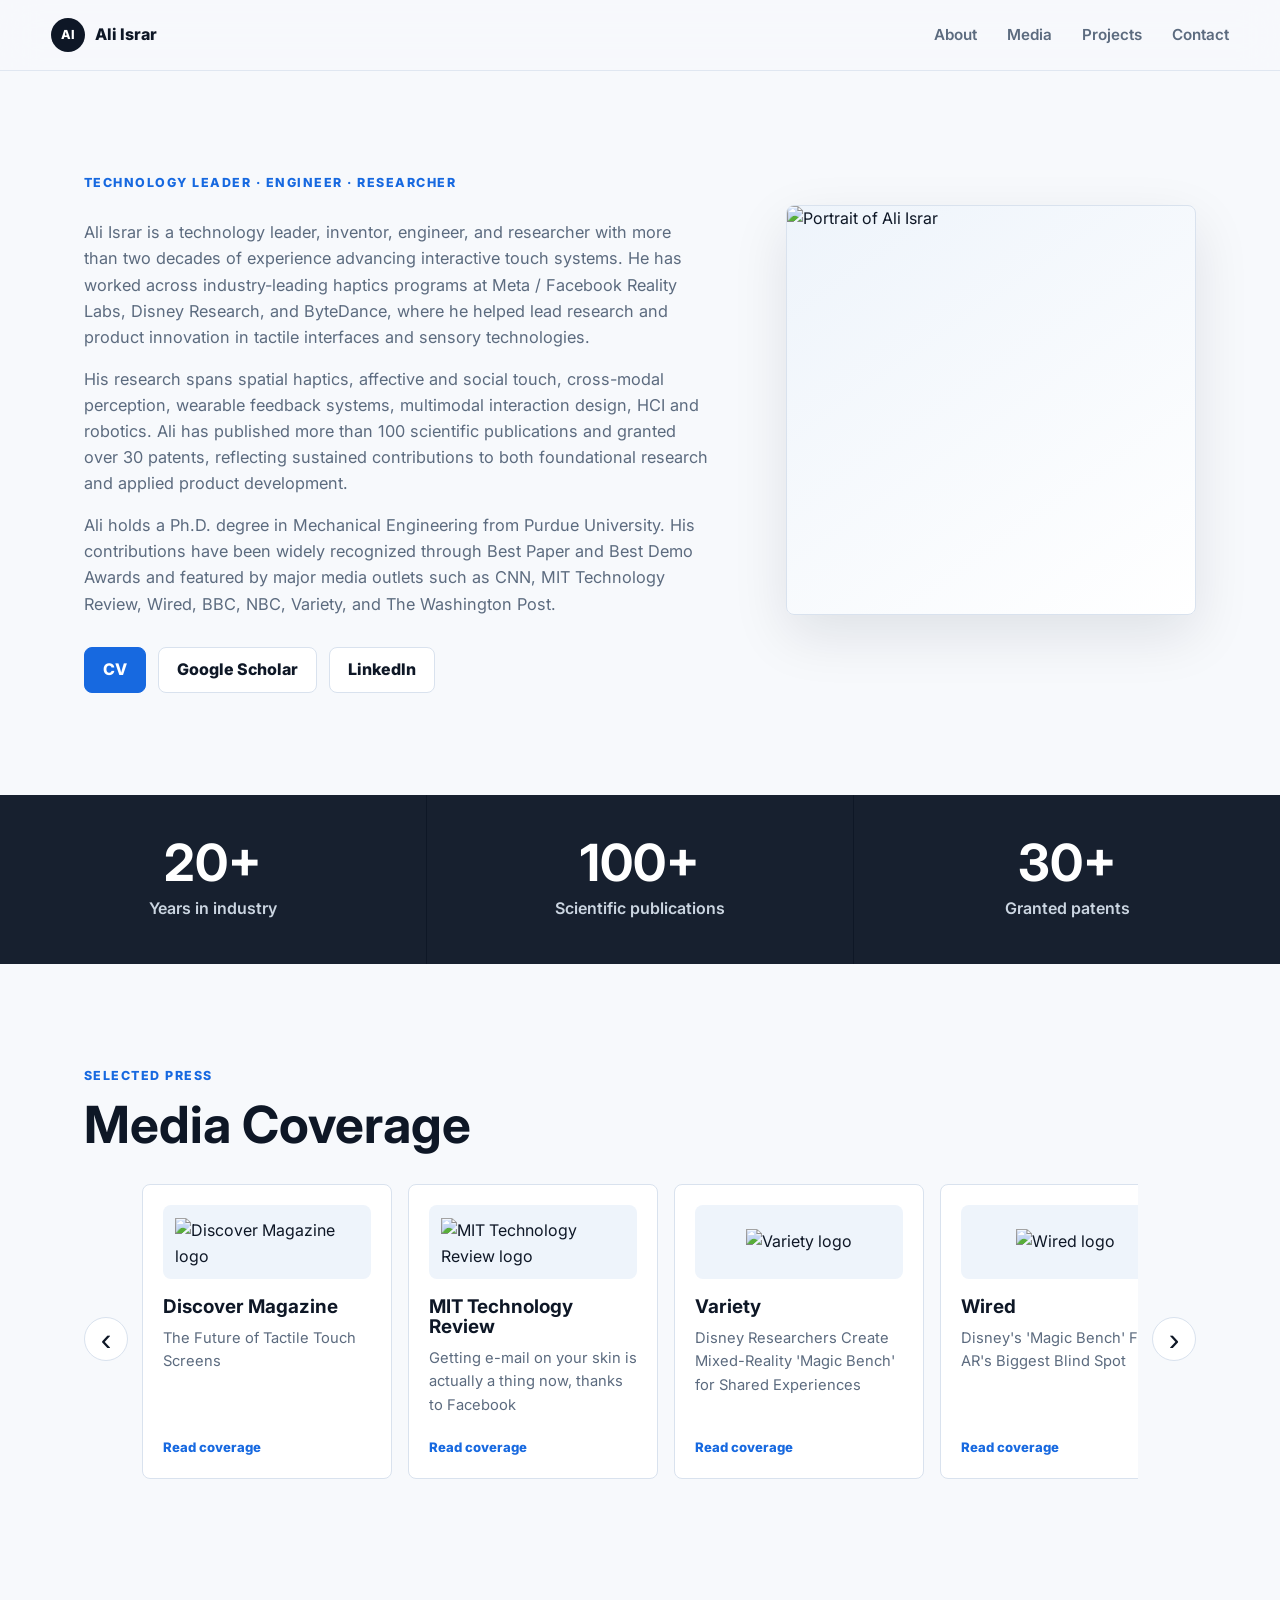
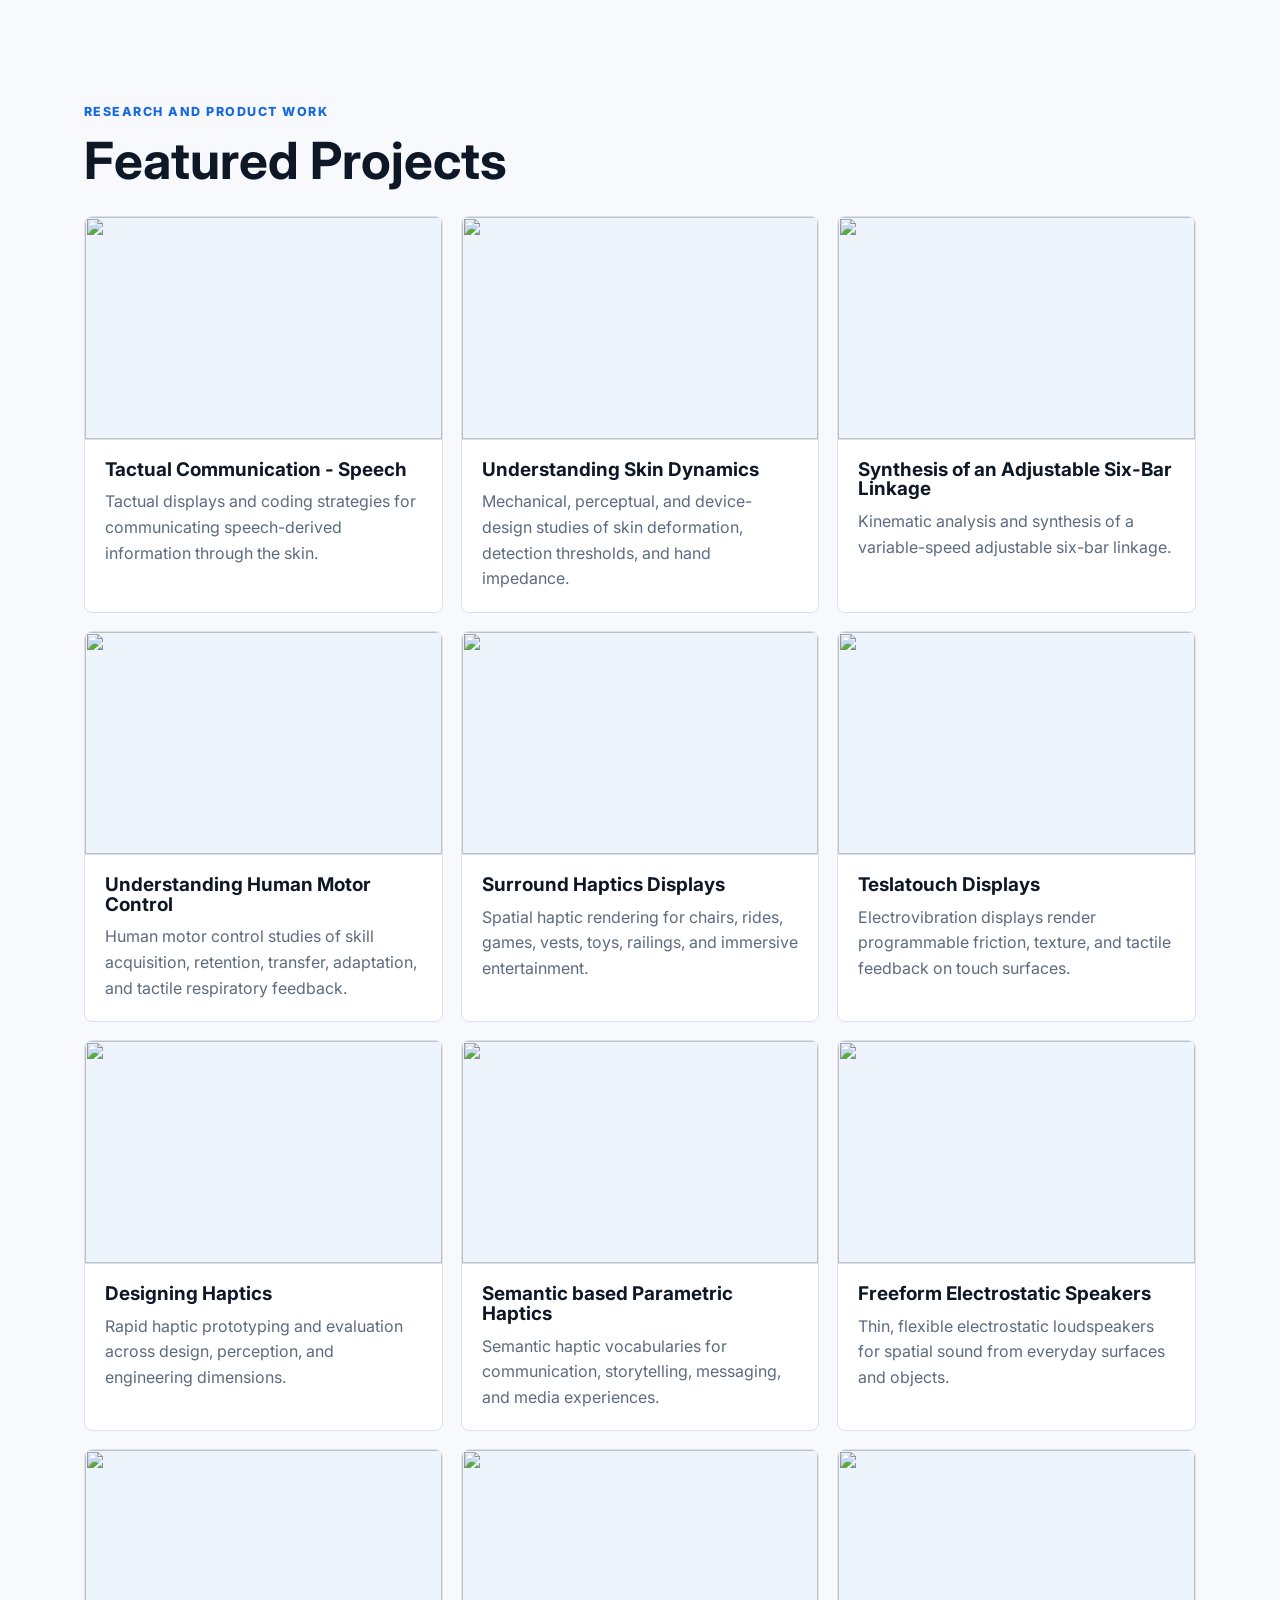
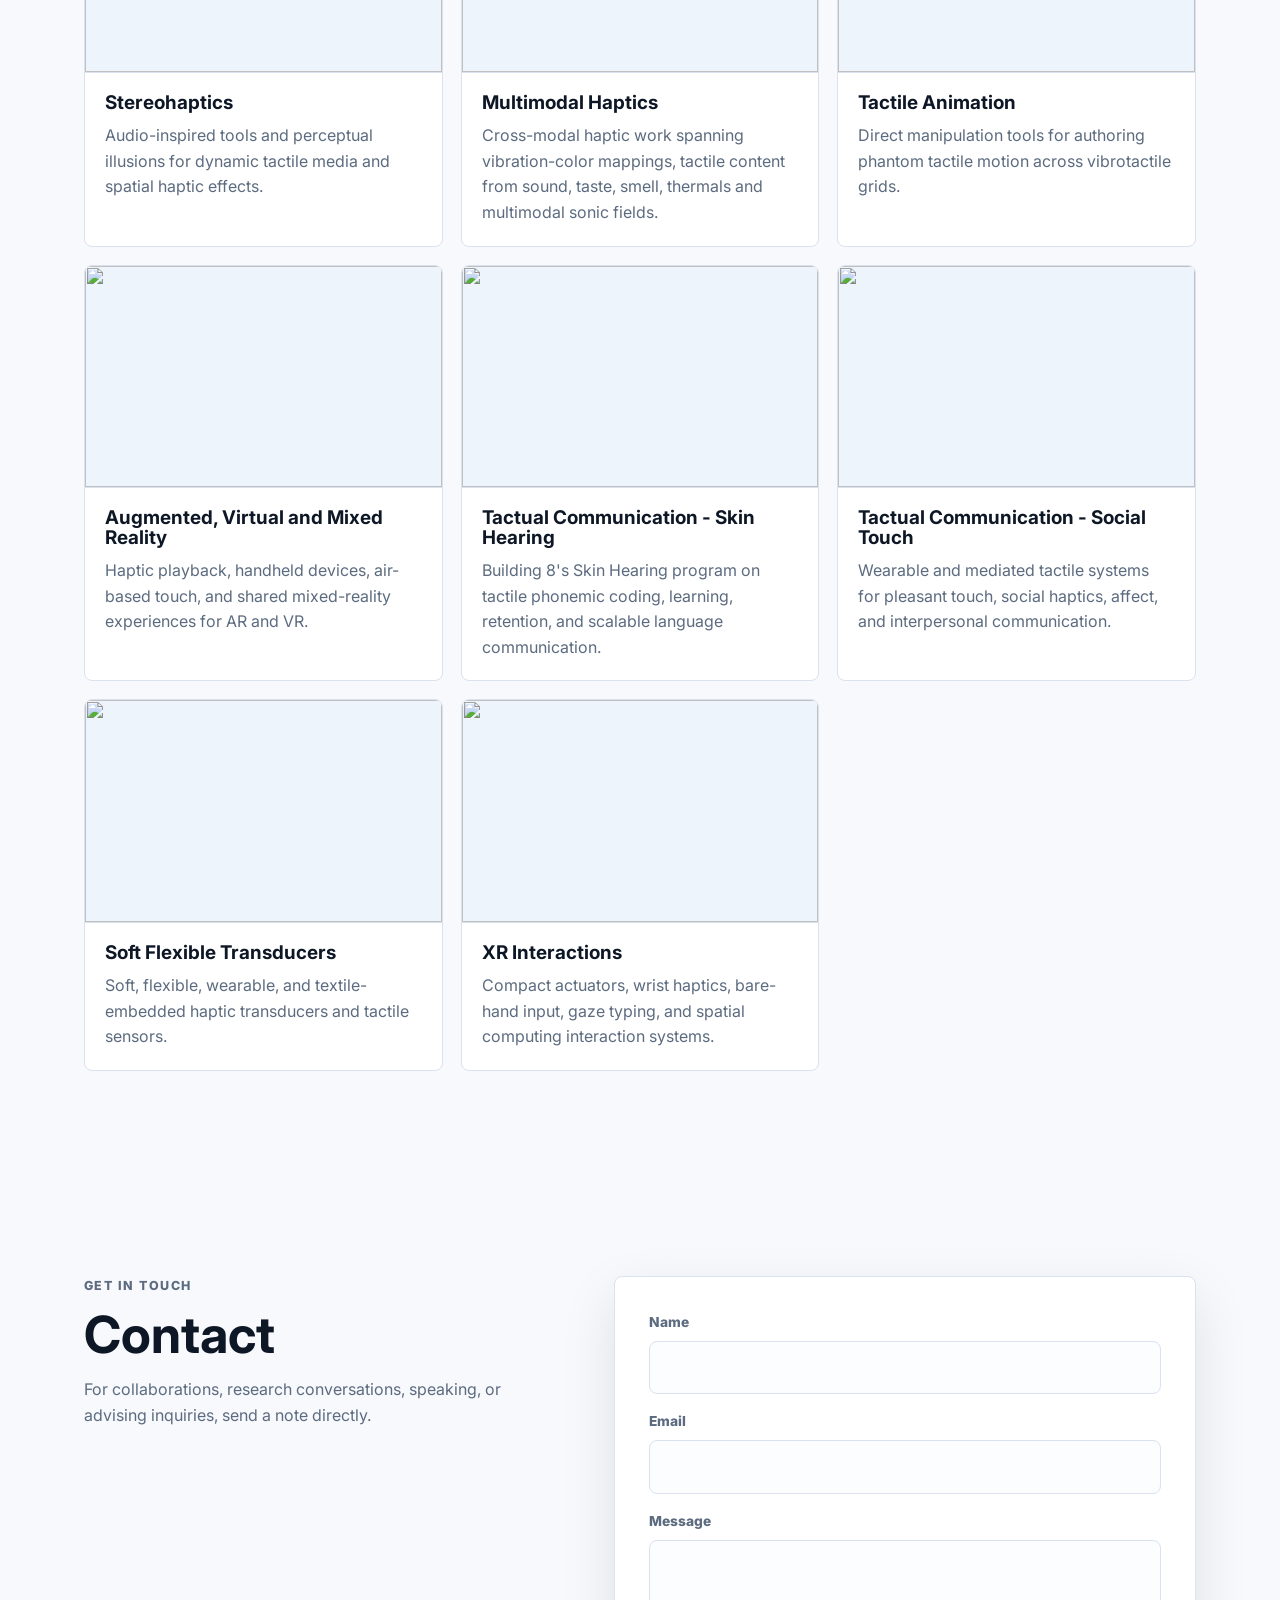
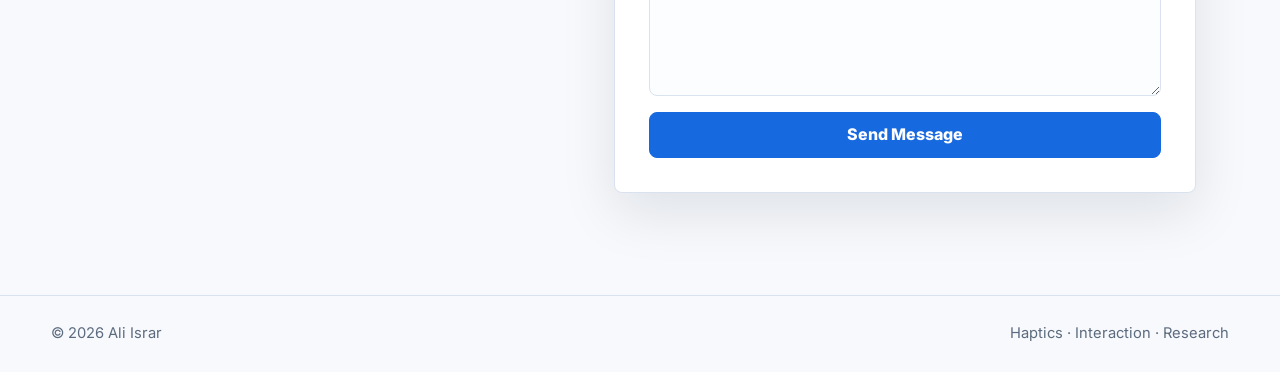
==== index.html @ 7dcbc1e6 "first load" ====
<!doctype html>
<html lang="en">
  <head>
    <meta charset="utf-8">
    <meta name="viewport" content="width=device-width, initial-scale=1">
    <meta name="description" content="Ali Israr - technology leader, engineer, inventor, and researcher in haptics, tactile interfaces, and interactive touch systems.">
    <title>Ali Israr | Technology Leader, Engineer, Researcher</title>
    <link rel="preconnect" href="https://fonts.googleapis.com">
    <link rel="preconnect" href="https://fonts.gstatic.com" crossorigin>
    <link href="https://fonts.googleapis.com/css2?family=Inter:wght@400;500;600;700;800&display=swap" rel="stylesheet">
    <link rel="stylesheet" href="styles.css">
  </head>
  <body>
    <header class="site-header">
      <a class="brand" href="index.html" aria-label="Ali Israr home">
        <span class="brand-mark">AI</span>
        <span>Ali Israr</span>
      </a>
      <nav class="nav-links" aria-label="Primary navigation">
        <a href="#about">About</a>
        <a href="#media">Media</a>
        <a href="#projects">Projects</a>
        <a href="#contact">Contact</a>
      </nav>
    </header>

    <main>
      <section class="hero section-shell" id="about">
        <div class="hero-copy">
          <p class="eyebrow">Technology leader · Engineer · Researcher</p>
          <div class="bio">
            <p>Ali Israr is a technology leader, inventor, engineer, and researcher with more than two decades of experience advancing interactive touch systems. He has worked across industry-leading haptics programs at Meta / Facebook Reality Labs, Disney Research, and ByteDance, where he helped lead research and product innovation in tactile interfaces and sensory technologies.</p>
            <p>His research spans spatial haptics, affective and social touch, cross-modal perception, wearable feedback systems, multimodal interaction design, HCI and robotics. Ali has published more than 100 scientific publications and granted over 30 patents, reflecting sustained contributions to both foundational research and applied product development.</p>
            <p>Ali holds a Ph.D. degree in Mechanical Engineering from Purdue University. His contributions have been widely recognized through Best Paper and Best Demo Awards and featured by major media outlets such as CNN, MIT Technology Review, Wired, BBC, NBC, Variety, and The Washington Post.</p>
          </div>
          <div class="hero-actions" aria-label="Professional links">
            <a class="button primary" href="assets/docs/Ali%20Israr%20CV%202026.pdf" target="_blank" rel="noopener">CV</a>
            <a class="button" href="https://scholar.google.com/citations?user=lo4v844AAAAJ&hl=en" target="_blank" rel="noopener">Google Scholar</a>
            <a class="button" href="https://www.linkedin.com/in/aliisrar/" target="_blank" rel="noopener">LinkedIn</a>
          </div>
        </div>
        <div class="portrait-panel">
          <!-- <img src="assets/images/Israr-picture.png" alt="Portrait of Ali Israr"> -->
          <img src="assets/images/Ali-web.jpg" alt="Portrait of Ali Israr">
        </div>
      </section>

      <section class="stats-band" aria-label="Career highlights">
        <div>
          <strong>20+</strong>
          <span>Years in industry</span>
        </div>
        <div>
          <strong>100+</strong>
          <span>Scientific publications</span>
        </div>
        <div>
          <strong>30+</strong>
          <span>Granted patents</span>
        </div>
      </section>

      <section class="content-section" id="media">
        <div class="section-heading">
          <p class="eyebrow">Selected press</p>
          <h2>Media Coverage</h2>
        </div>
        <div class="carousel-wrap">
          <button class="carousel-button previous" type="button" aria-label="Scroll media coverage left">‹</button>
          <div class="media-carousel" id="mediaCarousel" tabindex="0" aria-label="Media coverage carousel"></div>
          <button class="carousel-button next" type="button" aria-label="Scroll media coverage right">›</button>
        </div>
      </section>

      <section class="content-section" id="projects">
        <div class="section-heading">
          <p class="eyebrow">Research and product work</p>
          <h2>Featured Projects</h2>
        </div>
        <div class="projects-grid" id="projectsGrid"></div>
      </section>

      <section class="contact-section" id="contact">
        <div class="contact-copy">
          <p class="eyebrow">Get in touch</p>
          <h2>Contact</h2>
          <p>For collaborations, research conversations, speaking, or advising inquiries, send a note directly.</p>
          <!-- <a href="mailto:mail2aliisrar@gmail.com">mail2aliisrar@gmail.com</a> -->
        </div>
        <form class="contact-form" action="https://formsubmit.co/mail2aliisrar@gmail.com" method="POST">
          <input type="hidden" name="_subject" value="Portfolio website inquiry">
          <input type="hidden" name="_captcha" value="false">
          <label>
            <span>Name</span>
            <input name="name" type="text" autocomplete="name" required>
          </label>
          <label>
            <span>Email</span>
            <input name="email" type="email" autocomplete="email" required>
          </label>
          <label>
            <span>Message</span>
            <textarea name="message" rows="5" required></textarea>
          </label>
          <button class="button primary" type="submit">Send Message</button>
        </form>
      </section>
    </main>

    <footer class="site-footer">
      <span>© <span id="year"></span> Ali Israr</span>
      <span>Haptics · Interaction · Research</span>
    </footer>

    <script src="project-data.js"></script>
    <script src="script.js"></script>
  </body>
</html>
---- styles.css ----
:root {
  --bg: #f7f9fc;
  --surface: #ffffff;
  --surface-soft: #eef4fb;
  --ink: #0e1726;
  --muted: #5c6b7f;
  --line: #d9e2ee;
  --blue: #1769e0;
  --blue-dark: #0d47a1;
  --blue-soft: #dcecff;
  --shadow: 0 20px 55px rgba(14, 23, 38, 0.1);
  --radius: 8px;
}

* {
  box-sizing: border-box;
}

html {
  scroll-behavior: smooth;
}

body {
  margin: 0;
  background: var(--bg);
  color: var(--ink);
  font-family: Inter, system-ui, -apple-system, BlinkMacSystemFont, "Segoe UI", sans-serif;
  line-height: 1.6;
}

a {
  color: inherit;
  text-decoration: none;
}

img {
  display: block;
  max-width: 100%;
}

.site-header {
  align-items: center;
  backdrop-filter: blur(18px);
  background: rgba(247, 249, 252, 0.86);
  border-bottom: 1px solid rgba(217, 226, 238, 0.75);
  display: flex;
  justify-content: space-between;
  left: 0;
  padding: 18px clamp(18px, 4vw, 64px);
  position: sticky;
  right: 0;
  top: 0;
  z-index: 10;
}

.brand {
  align-items: center;
  display: inline-flex;
  font-weight: 800;
  gap: 10px;
  letter-spacing: 0;
}

.brand-mark {
  align-items: center;
  background: var(--ink);
  border-radius: 50%;
  color: white;
  display: inline-flex;
  font-size: 0.78rem;
  height: 34px;
  justify-content: center;
  width: 34px;
}

.nav-links {
  display: flex;
  gap: clamp(12px, 2.5vw, 30px);
  font-size: 0.95rem;
  font-weight: 600;
}

.nav-links a {
  color: var(--muted);
}

.nav-links a:hover,
.nav-links a:focus-visible {
  color: var(--blue);
}

.section-shell,
.content-section,
.contact-section,
.project-main {
  margin: 0 auto;
  max-width: 1180px;
  padding: clamp(54px, 8vw, 110px) clamp(18px, 4vw, 34px);
}

.hero {
  align-items: start;
  display: grid;
  gap: clamp(34px, 6vw, 80px);
  grid-template-columns: minmax(0, 1.1fr) minmax(280px, 0.72fr);
}

.eyebrow {
  color: var(--blue);
  font-size: 0.78rem;
  font-weight: 800;
  letter-spacing: 0.12em;
  margin: 0 0 12px;
  text-transform: uppercase;
}

h1,
h2,
h3 {
  line-height: 1.05;
  margin: 0;
}

h1 {
  font-size: clamp(2.45rem, 6vw, 5.5rem);
  letter-spacing: 0;
  max-width: 900px;
}

h2 {
  font-size: clamp(2rem, 4vw, 3.4rem);
}

h3 {
  font-size: 1.18rem;
}

.bio {
  color: var(--muted);
  font-size: 1.02rem;
  margin-top: 26px;
  max-width: 770px;
}

.bio p {
  margin: 0 0 16px;
}

.hero-actions,
.project-actions {
  display: flex;
  flex-wrap: wrap;
  gap: 12px;
  margin-top: 30px;
}

.button {
  align-items: center;
  background: var(--surface);
  border: 1px solid var(--line);
  border-radius: var(--radius);
  color: var(--ink);
  cursor: pointer;
  display: inline-flex;
  font: inherit;
  font-weight: 800;
  justify-content: center;
  min-height: 46px;
  padding: 0 18px;
  transition: transform 160ms ease, border-color 160ms ease, background 160ms ease;
}

.button:hover,
.button:focus-visible {
  border-color: var(--blue);
  transform: translateY(-1px);
}

.button.primary {
  background: var(--blue);
  border-color: var(--blue);
  color: white;
}

.portrait-panel {
  background: linear-gradient(145deg, var(--surface-soft), var(--surface));
  border: 1px solid var(--line);
  border-radius: 8px;
  box-shadow: var(--shadow);
  margin-top: 32px;
  overflow: hidden;
}

.portrait-panel img {
  aspect-ratio: 1;
  object-fit: cover;
  width: 100%;
}

.stats-band {
  background: var(--ink);
  color: white;
  display: grid;
  gap: 1px;
  grid-template-columns: repeat(3, 1fr);
}

.stats-band div {
  background: rgba(255, 255, 255, 0.04);
  padding: clamp(24px, 5vw, 42px);
  text-align: center;
}

.stats-band strong {
  display: block;
  font-size: clamp(2rem, 4vw, 3.5rem);
  line-height: 1;
}

.stats-band span {
  color: #cbd5e1;
  display: block;
  font-weight: 600;
  margin-top: 8px;
}

.section-heading {
  margin-bottom: 28px;
}

.carousel-wrap {
  align-items: center;
  display: grid;
  gap: 14px;
  grid-template-columns: auto minmax(0, 1fr) auto;
}

.media-carousel {
  display: grid;
  gap: 16px;
  grid-auto-columns: minmax(250px, 310px);
  grid-auto-flow: column;
  overflow-x: auto;
  overscroll-behavior-inline: contain;
  padding: 4px 4px 18px;
  scroll-snap-type: inline mandatory;
}

.media-card,
.project-card,
.placeholder-project,
.detail-panel,
.contact-form {
  background: var(--surface);
  border: 1px solid var(--line);
  border-radius: var(--radius);
}

.media-card {
  display: flex;
  flex-direction: column;
  min-height: 220px;
  padding: 20px;
  scroll-snap-align: start;
  transition: transform 160ms ease, border-color 160ms ease, box-shadow 160ms ease;
}

.media-card:hover,
.project-card:hover {
  border-color: rgba(23, 105, 224, 0.55);
  box-shadow: 0 16px 42px rgba(14, 23, 38, 0.1);
  transform: translateY(-3px);
}

.media-logo {
  align-items: center;
  background: var(--surface-soft);
  border-radius: 8px;
  display: flex;
  height: 74px;
  justify-content: center;
  margin-bottom: 18px;
  padding: 12px;
}

.media-logo img {
  max-height: 48px;
  object-fit: contain;
}

.media-card p {
  color: var(--muted);
  font-size: 0.92rem;
  margin: 10px 0 0;
}

.media-card span {
  color: var(--blue);
  font-size: 0.82rem;
  font-weight: 800;
  margin-top: auto;
  padding-top: 20px;
}

.carousel-button {
  background: var(--surface);
  border: 1px solid var(--line);
  border-radius: 50%;
  color: var(--ink);
  cursor: pointer;
  font-size: 2rem;
  height: 44px;
  line-height: 1;
  width: 44px;
}

.carousel-button:hover,
.carousel-button:focus-visible {
  border-color: var(--blue);
  color: var(--blue);
}

.projects-grid {
  display: grid;
  gap: 18px;
  grid-template-columns: repeat(3, minmax(0, 1fr));
}

.project-card {
  color: inherit;
  display: flex;
  flex-direction: column;
  min-height: 280px;
  overflow: hidden;
  transition: transform 160ms ease, border-color 160ms ease, box-shadow 160ms ease;
}

.project-thumb {
  aspect-ratio: 16 / 10;
  background: var(--surface-soft);
  border-bottom: 1px solid var(--line);
  overflow: hidden;
}

.project-thumb img {
  height: 100%;
  object-fit: cover;
  width: 100%;
}

.project-card-body {
  padding: 20px;
}

.project-card-body p {
  color: var(--muted);
  margin: 10px 0 0;
}

.contact-section {
  align-items: start;
  display: grid;
  gap: clamp(28px, 5vw, 70px);
  grid-template-columns: 0.8fr 1fr;
}

.contact-copy p {
  color: var(--muted);
  max-width: 460px;
}

.contact-copy a {
  color: var(--blue);
  font-weight: 800;
}

.contact-form {
  box-shadow: var(--shadow);
  display: grid;
  gap: 16px;
  padding: clamp(20px, 4vw, 34px);
}

.contact-form label {
  display: grid;
  gap: 8px;
}

.contact-form span {
  color: var(--muted);
  font-size: 0.86rem;
  font-weight: 800;
}

.contact-form input,
.contact-form textarea {
  background: #fbfdff;
  border: 1px solid var(--line);
  border-radius: 8px;
  color: var(--ink);
  font: inherit;
  padding: 13px 14px;
  width: 100%;
}

.contact-form input:focus,
.contact-form textarea:focus {
  border-color: var(--blue);
  outline: 3px solid rgba(23, 105, 224, 0.12);
}

.site-footer {
  border-top: 1px solid var(--line);
  color: var(--muted);
  display: flex;
  font-size: 0.92rem;
  justify-content: space-between;
  padding: 26px clamp(18px, 4vw, 64px);
}

.project-hero {
  display: grid;
  gap: clamp(28px, 5vw, 64px);
  grid-template-columns: minmax(0, 820px);
}

.project-hero p {
  color: var(--muted);
}

.project-visual-large {
  background: var(--surface);
  border: 1px solid var(--line);
  border-radius: var(--radius);
  box-shadow: var(--shadow);
  overflow: hidden;
}

.project-visual-large img {
  width: 100%;
}

.project-detail-grid {
  display: grid;
  gap: 22px;
  grid-template-columns: repeat(2, minmax(0, 1fr));
  margin-top: 44px;
}

.detail-panel {
  overflow: hidden;
}

.detail-panel img {
  background: white;
  width: 100%;
}

.detail-panel figcaption {
  color: var(--muted);
  font-size: 0.92rem;
  padding: 16px 18px 20px;
}

.citation {
  background: var(--surface);
  border-left: 4px solid var(--blue);
  color: var(--muted);
  margin-top: 34px;
  padding: 18px 20px;
}

.citation a,
.project-actions a {
  color: var(--blue);
}

.project-resources,
.project-gallery {
  margin-top: clamp(42px, 7vw, 84px);
}

.resource-grid {
  display: grid;
  gap: 12px;
  grid-template-columns: repeat(2, minmax(0, 1fr));
}

.resource-link {
  align-items: center;
  background: var(--surface);
  border: 1px solid var(--line);
  border-radius: var(--radius);
  display: flex;
  gap: 16px;
  justify-content: space-between;
  min-height: 64px;
  padding: 14px 16px;
}

.resource-link:hover,
.resource-link:focus-visible {
  border-color: var(--blue);
}

.resource-link span {
  font-weight: 800;
}

.resource-link small {
  background: var(--blue-soft);
  border-radius: 999px;
  color: var(--blue-dark);
  flex: 0 0 auto;
  font-weight: 800;
  padding: 5px 9px;
}

.project-gallery .detail-panel img {
  aspect-ratio: 16 / 10;
  height: 100%;
  object-fit: contain;
  padding: 12px;
}

@media (max-width: 900px) {
  .hero,
  .contact-section,
  .project-hero {
    grid-template-columns: 1fr;
  }

  .projects-grid {
    grid-template-columns: repeat(2, minmax(0, 1fr));
  }

  .portrait-panel {
    margin-top: 0;
    max-width: 520px;
  }
}

@media (max-width: 680px) {
  .site-header {
    align-items: flex-start;
    flex-direction: column;
    gap: 14px;
  }

  .nav-links {
    flex-wrap: wrap;
  }

  .stats-band,
  .projects-grid,
  .project-detail-grid,
  .resource-grid {
    grid-template-columns: 1fr;
  }

  .carousel-wrap {
    grid-template-columns: 1fr;
  }

  .carousel-button {
    display: none;
  }

  .site-footer {
    flex-direction: column;
    gap: 8px;
  }
}
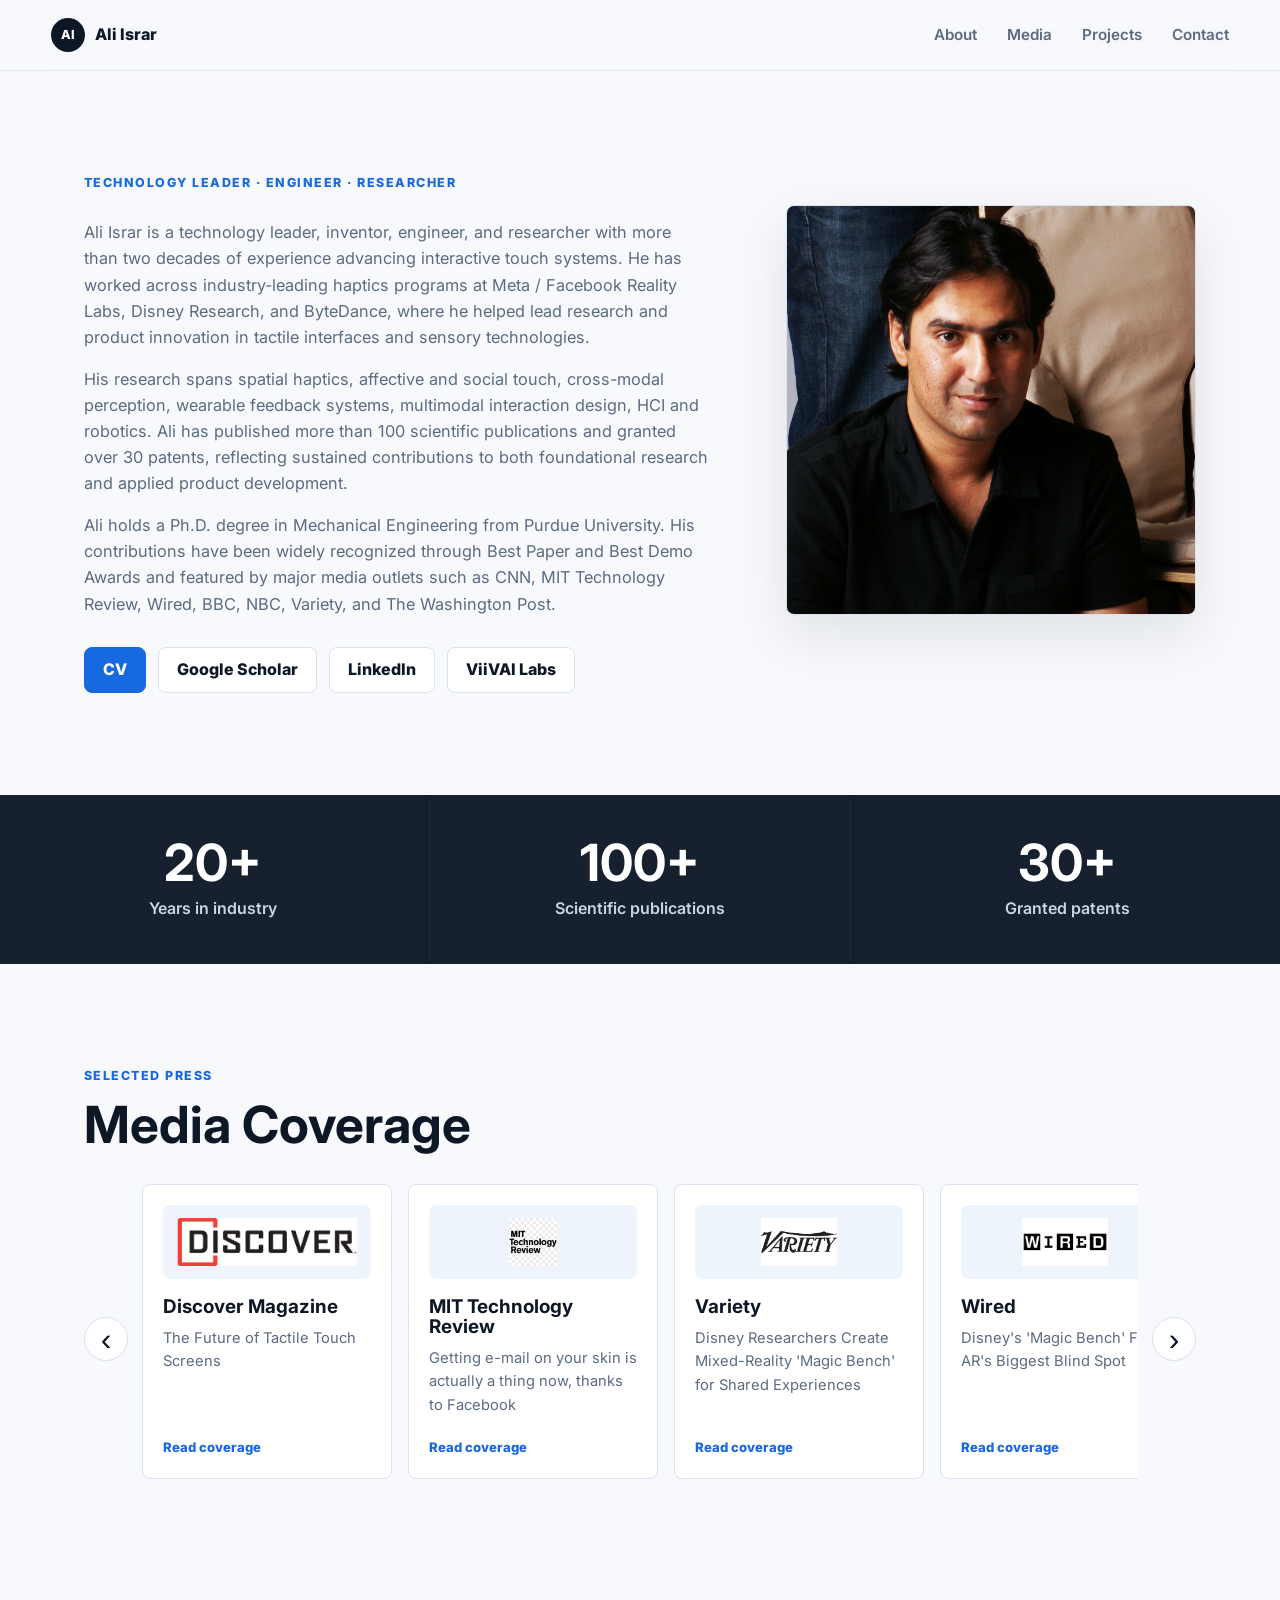
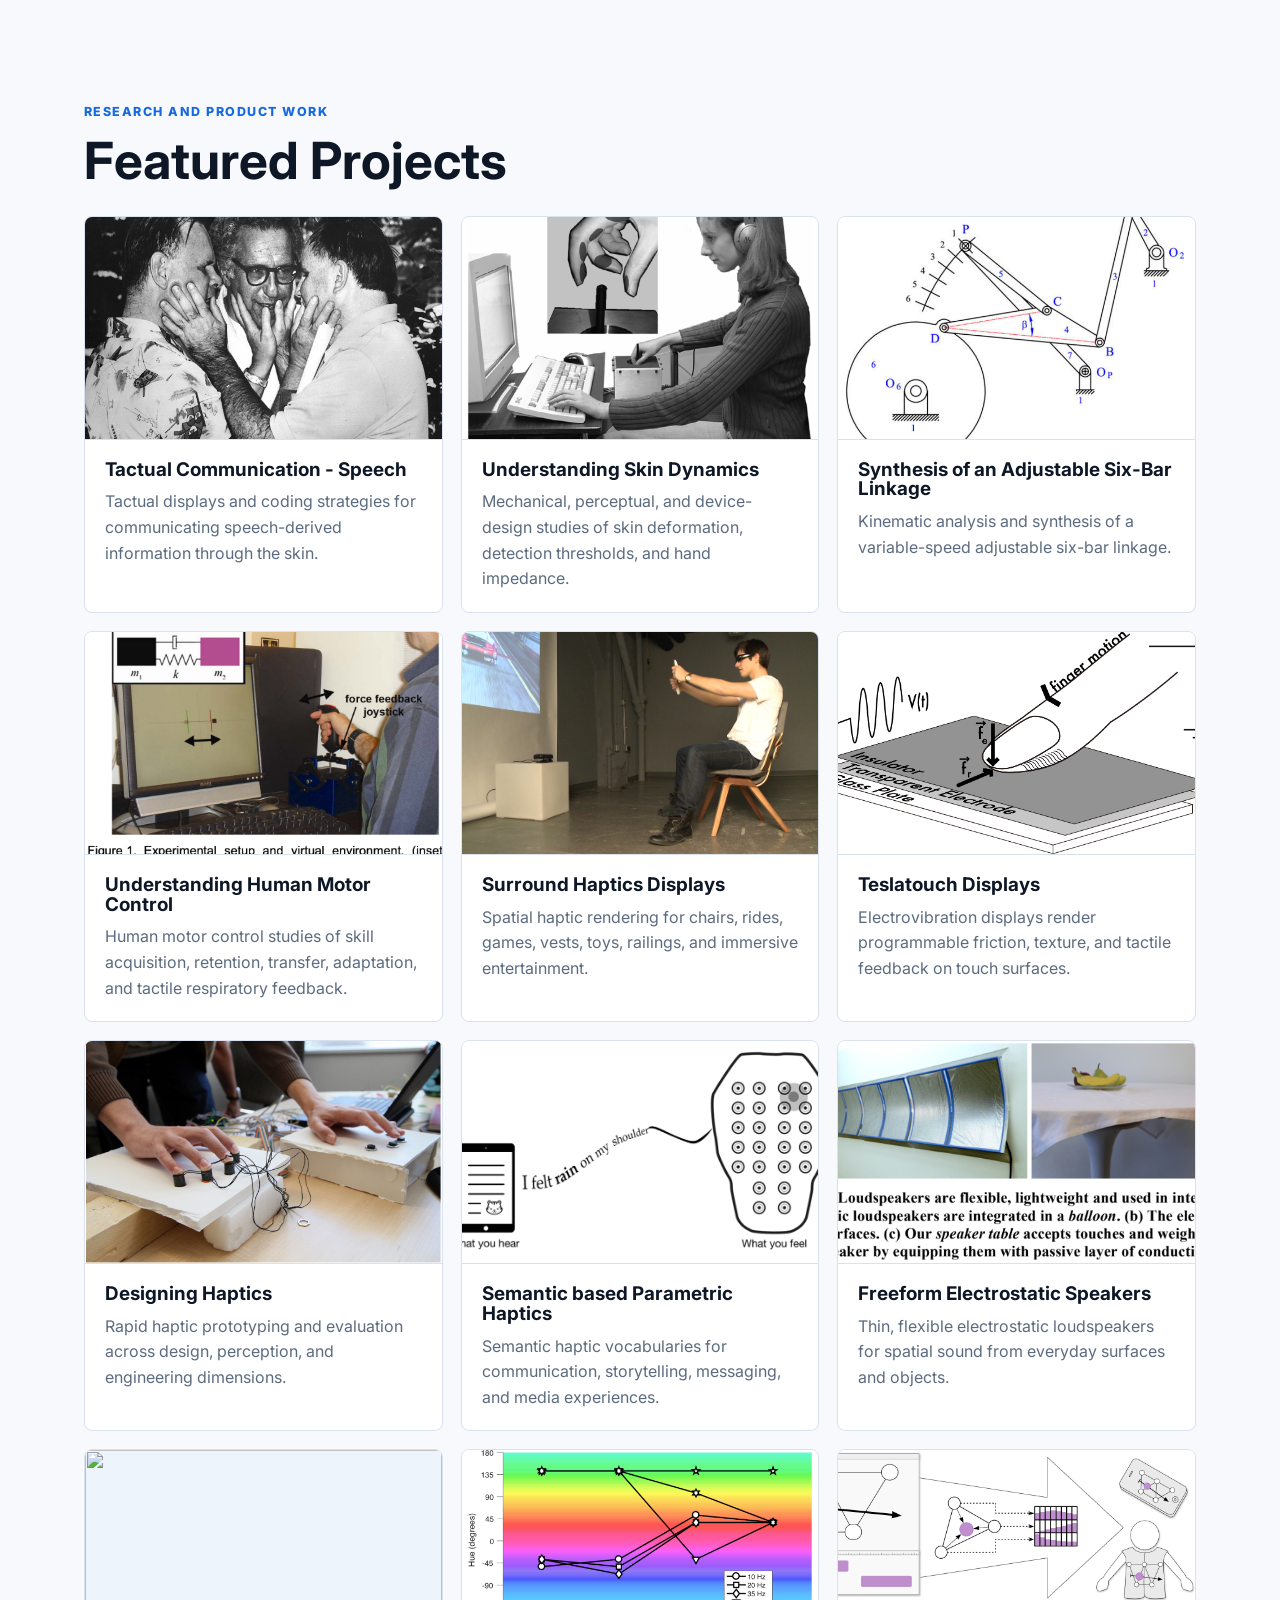
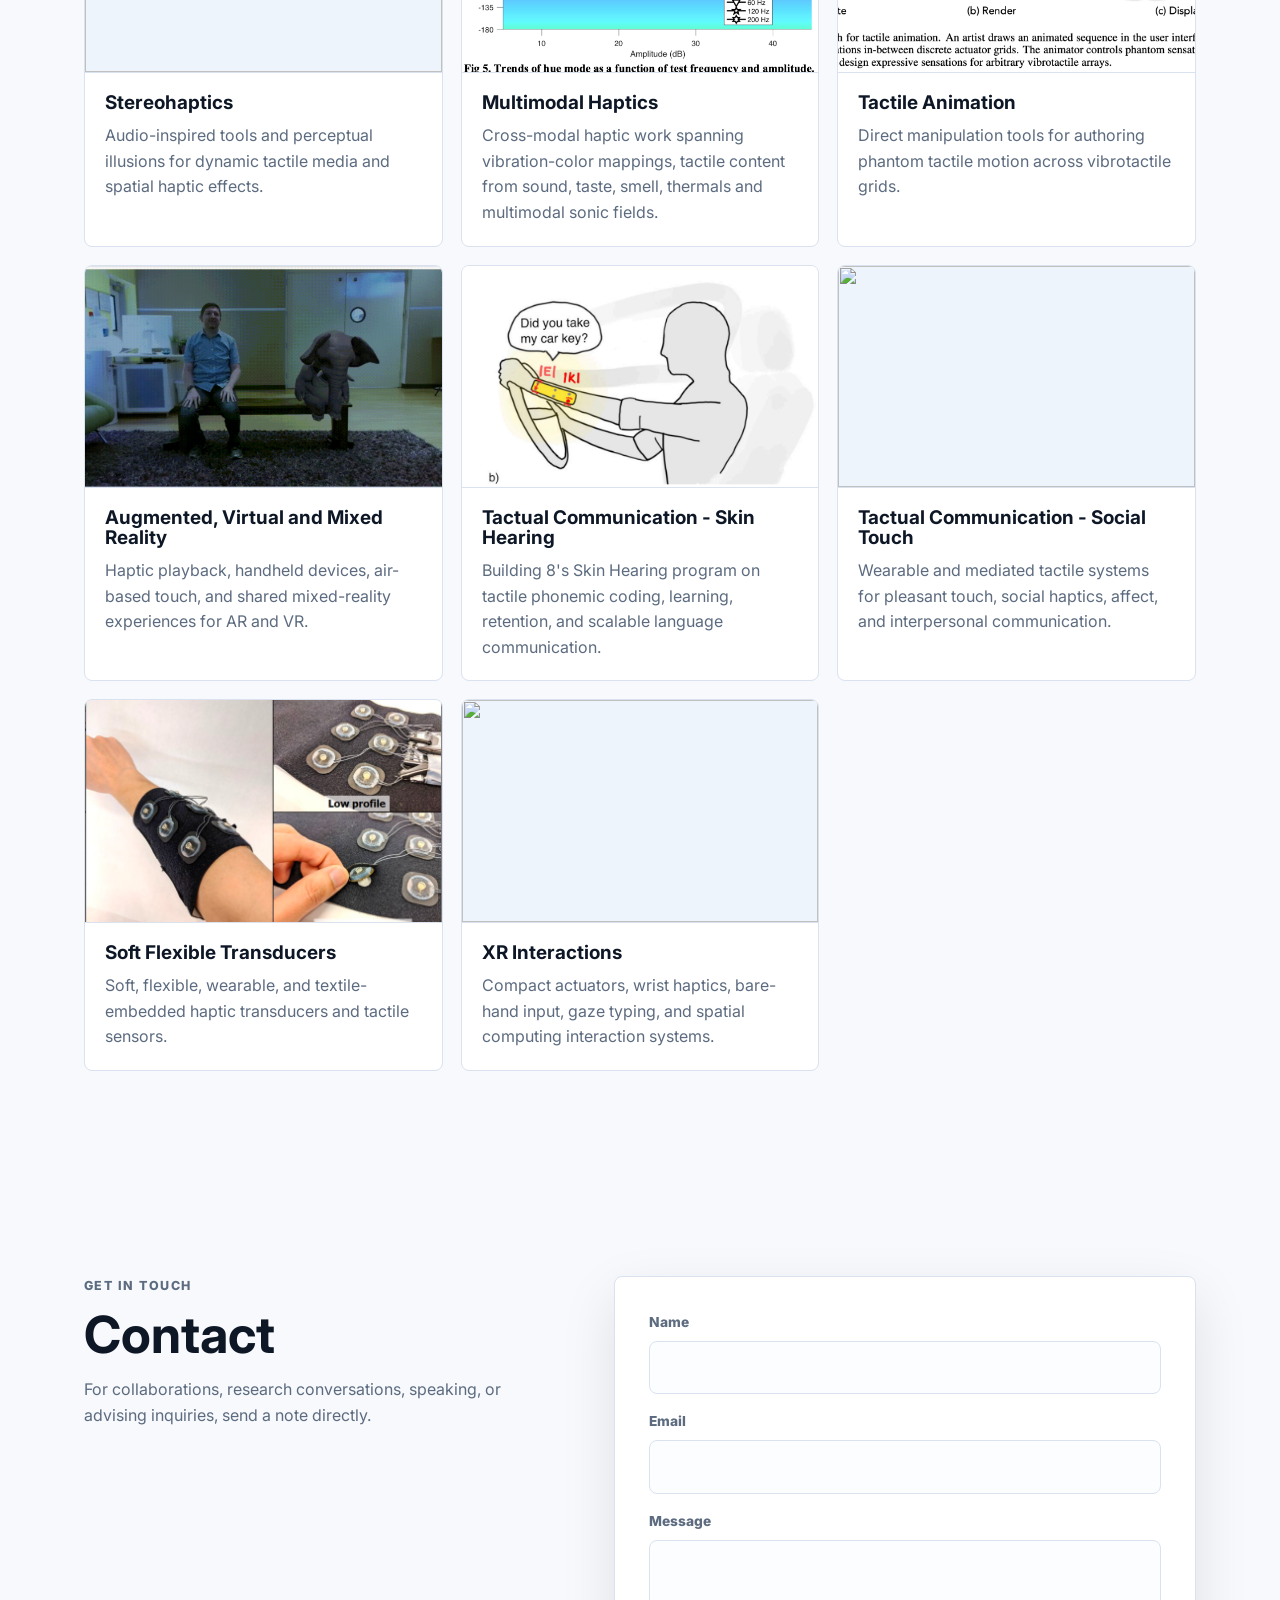
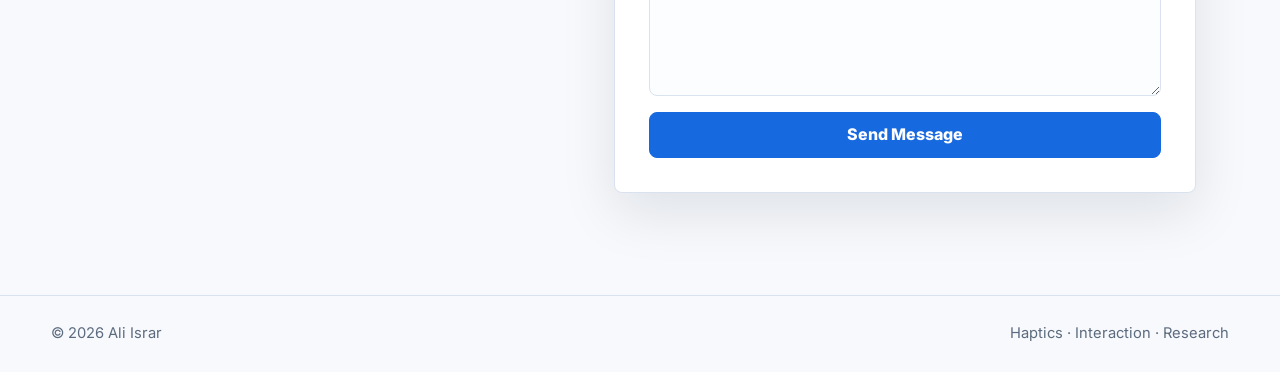
==== commit a49f5091: "Update index.html" ====
--- a/index.html
+++ b/index.html
@@ -37,6 +37,7 @@
             <a class="button primary" href="assets/docs/Ali%20Israr%20CV%202026.pdf" target="_blank" rel="noopener">CV</a>
             <a class="button" href="https://scholar.google.com/citations?user=lo4v844AAAAJ&hl=en" target="_blank" rel="noopener">Google Scholar</a>
             <a class="button" href="https://www.linkedin.com/in/aliisrar/" target="_blank" rel="noopener">LinkedIn</a>
+            <a class="button" href="https://viivai-labs.github.io/" target="_blank" rel="noopener">ViiVAI Labs</a>
           </div>
         </div>
         <div class="portrait-panel">
--- a/styles.css
+++ b/styles.css
@@ -476,6 +476,7 @@
 }
 
 .project-resources,
+.project-videos,
 .project-gallery {
   margin-top: clamp(42px, 7vw, 84px);
 }
@@ -516,6 +517,47 @@
   padding: 5px 9px;
 }
 
+.video-grid {
+  display: grid;
+  gap: 18px;
+  grid-template-columns: repeat(2, minmax(0, 1fr));
+}
+
+.video-card {
+  background: var(--surface);
+  border: 1px solid var(--line);
+  border-radius: var(--radius);
+  margin: 0;
+  overflow: hidden;
+}
+
+.video-frame {
+  aspect-ratio: 16 / 9;
+  background: var(--ink);
+}
+
+.video-frame iframe {
+  border: 0;
+  height: 100%;
+  width: 100%;
+}
+
+.video-card figcaption {
+  align-items: center;
+  color: var(--muted);
+  display: flex;
+  font-size: 0.92rem;
+  font-weight: 800;
+  gap: 12px;
+  justify-content: space-between;
+  padding: 14px 16px 16px;
+}
+
+.video-card figcaption a {
+  color: var(--blue);
+  flex: 0 0 auto;
+}
+
 .project-gallery .detail-panel img {
   aspect-ratio: 16 / 10;
   height: 100%;
@@ -554,6 +596,7 @@
   .stats-band,
   .projects-grid,
   .project-detail-grid,
+  .video-grid,
   .resource-grid {
     grid-template-columns: 1fr;
   }
